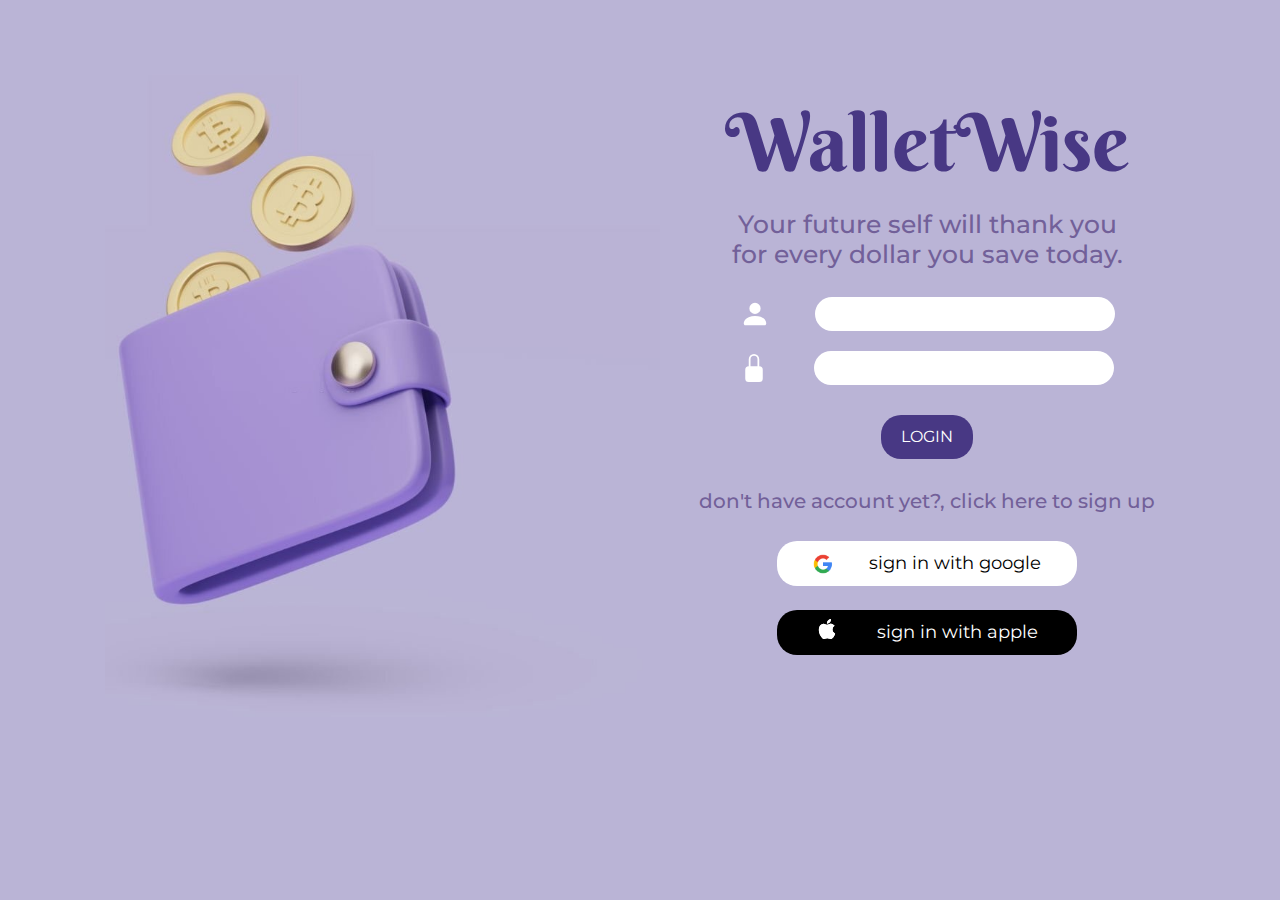
==== index.html @ 703f3856 "first commit sama bibi" ====
<!DOCTYPE html>
<html lang="en">
<head>
    <meta charset="UTF-8">
    <meta http-equiv="X-UA-Compatible" content="IE=edge">
    <meta name="viewport" content="width=device-width, initial-scale=1.0">
    <link rel="stylesheet" href="https://cdn.jsdelivr.net/npm/bootstrap@4.0.0/dist/css/bootstrap.min.css" integrity="sha384-Gn5384xqQ1aoWXA+058RXPxPg6fy4IWvTNh0E263XmFcJlSAwiGgFAW/dAiS6JXm" crossorigin="anonymous">

    <link rel="stylesheet" href="style.css">

    <title>WalletWise</title>
</head>
<body style="background-color: rgba(186,180,214,255);">
    


    <div class = "container">
        <img src="/wallet.jpg" alt="" style="width:50%" class = "bg-image">

        <div class = "login-form">
        <div>
            <h1 style="padding:10px">WalletWise</h1>
        </div>
            <div class = "box">
                <!-- <h2 style="color: white; text-align:center; font-size:30px; padding-bottom: 15px;">Hello There!</h2> -->
                <h3 style="font-size:25px; text-align:center; padding-bottom: 20px; color:#726099">Your future self will thank you <br>for every dollar you save today.</h3>


                <div id="username" class="forms container">
                    <svg xmlns="http://www.w3.org/2000/svg" width="30" height="30" fill="currentColor" class="bi bi-person-fill" viewBox="0 0 16 16">
                        <path d="M3 14s-1 0-1-1 1-4 6-4 6 3 6 4-1 1-1 1H3Zm5-6a3 3 0 1 0 0-6 3 3 0 0 0 0 6Z"/>
                    </svg>

                    <div>
                        <form action="" method="get" >

                            <div >
                              
                              <input type="text" name="name" id="name" class = "textbox" required>
                        </div>
                    

                    </div>
                </div>


               
                <div id="password" class="forms container">
                    <svg xmlns="http://www.w3.org/2000/svg" width="28" height="28" fill="currentColor" class="bi bi-lock-fill" viewBox="0 0 16 16">
                        <path d="M8 1a2 2 0 0 1 2 2v4H6V3a2 2 0 0 1 2-2zm3 6V3a3 3 0 0 0-6 0v4a2 2 0 0 0-2 2v5a2 2 0 0 0 2 2h6a2 2 0 0 0 2-2V9a2 2 0 0 0-2-2z"/>
                    </svg>

                    <div>
                        <form action="" method="get" >

                            <div >
                              
                              <input type="text" name="name" id="name" class = "textbox" required>
                            
                            </div>
                    

                    </div>

                    

                </div>
                

                </div>

                

                <div class="container">
                    <button class="login-button">
                        <a href="*" style ="color:white; text-decoration: none;">LOGIN</a>
                    </button>
                </div>

                <h3 style="text-align:center; font-size:20px;color:#726099;padding:20px">don't have account yet?, 
                   <a href="/signup.html" style="color:#726099">click here to sign up</a> </h3>
   

                    <div class="container">
                        
                
                            <div class="google-btn container-login">

                                <div style="padding-left: 20px;">
                                    <img src="/Google__G__Logo.svg.png" alt="" style="width: 20px; height: 20px">

                                </div>
                                
                                <div >
                                    <a href="*" style = "text-decoration: none; ">
                                        <p style="text-align: right; font-size:18px; color: black;margin: 20px;">sign in with google</p>
                                    </a>
                                </div>
                                
                            </div>

                            
                          
                    </div>

                    <br>

                    <div class="container">
                        
                
                        <div class="apple-btn container-login">

                            <div style="padding-left: 20px;">
                                <svg xmlns="http://www.w3.org/2000/svg" width="20" height="20" fill="currentColor" class="bi bi-apple" viewBox="0 0 16 16">
                                    <path d="M11.182.008C11.148-.03 9.923.023 8.857 1.18c-1.066 1.156-.902 2.482-.878 2.516.024.034 1.52.087 2.475-1.258.955-1.345.762-2.391.728-2.43Zm3.314 11.733c-.048-.096-2.325-1.234-2.113-3.422.212-2.189 1.675-2.789 1.698-2.854.023-.065-.597-.79-1.254-1.157a3.692 3.692 0 0 0-1.563-.434c-.108-.003-.483-.095-1.254.116-.508.139-1.653.589-1.968.607-.316.018-1.256-.522-2.267-.665-.647-.125-1.333.131-1.824.328-.49.196-1.422.754-2.074 2.237-.652 1.482-.311 3.83-.067 4.56.244.729.625 1.924 1.273 2.796.576.984 1.34 1.667 1.659 1.899.319.232 1.219.386 1.843.067.502-.308 1.408-.485 1.766-.472.357.013 1.061.154 1.782.539.571.197 1.111.115 1.652-.105.541-.221 1.324-1.059 2.238-2.758.347-.79.505-1.217.473-1.282Z"/>
                                    <path d="M11.182.008C11.148-.03 9.923.023 8.857 1.18c-1.066 1.156-.902 2.482-.878 2.516.024.034 1.52.087 2.475-1.258.955-1.345.762-2.391.728-2.43Zm3.314 11.733c-.048-.096-2.325-1.234-2.113-3.422.212-2.189 1.675-2.789 1.698-2.854.023-.065-.597-.79-1.254-1.157a3.692 3.692 0 0 0-1.563-.434c-.108-.003-.483-.095-1.254.116-.508.139-1.653.589-1.968.607-.316.018-1.256-.522-2.267-.665-.647-.125-1.333.131-1.824.328-.49.196-1.422.754-2.074 2.237-.652 1.482-.311 3.83-.067 4.56.244.729.625 1.924 1.273 2.796.576.984 1.34 1.667 1.659 1.899.319.232 1.219.386 1.843.067.502-.308 1.408-.485 1.766-.472.357.013 1.061.154 1.782.539.571.197 1.111.115 1.652-.105.541-.221 1.324-1.059 2.238-2.758.347-.79.505-1.217.473-1.282Z"/>
                                  </svg>
                            </div>
                            
                            <div >
                                <a href="*" style = "text-decoration: none; ">
                                    <p style="text-align: right; font-size:18px; color: white;margin: 20px;">sign in with apple</p>
                                </a>
                            </div>
                            
                        </div>

                        
                      
                    </div>
                    

               
        </div>
    </div>
    
    

<script src="https://code.jquery.com/jquery-3.2.1.slim.min.js" integrity="sha384-KJ3o2DKtIkvYIK3UENzmM7KCkRr/rE9/Qpg6aAZGJwFDMVNA/GpGFF93hXpG5KkN" crossorigin="anonymous"></script>
<script src="https://cdn.jsdelivr.net/npm/popper.js@1.12.9/dist/umd/popper.min.js" integrity="sha384-ApNbgh9B+Y1QKtv3Rn7W3mgPxhU9K/ScQsAP7hUibX39j7fakFPskvXusvfa0b4Q" crossorigin="anonymous"></script>
<script src="https://cdn.jsdelivr.net/npm/bootstrap@4.0.0/dist/js/bootstrap.min.js" integrity="sha384-JZR6Spejh4U02d8jOt6vLEHfe/JQGiRRSQQxSfFWpi1MquVdAyjUar5+76PVCmYl" crossorigin="anonymous"></script>
</body>
</html>
---- style.css ----
@import url('https://fonts.googleapis.com/css2?family=Berkshire+Swash&display=swap');
@import url('https://fonts.googleapis.com/css2?family=Montserrat:wght@500&display=swap');

h1{
    font-family: 'Berkshire Swash', cursive;
    color: #483884;
    text-align: center;
    font-size:5rem;
}



.bg-image:hover{
    transform: scale(1.1);
    transition: transform 500ms ease-in-out;
}
.container{
    display:flex;
    align-items:center;
    justify-content: space-evenly;
}

.container-login{
    display:flex;
    align-items:center;
    justify-content: space-evenly;  
}

.login-form{
    font-family: 'Montserrat', sans-serif;
    color: white;


}

.forms{
    padding-bottom: 20px;
}



.textbox{
    border-radius: 20px;
    border: none;
    padding: 5px;
    width:300px;
}

.login-button{
    background-color: #483884;
    border-radius: 20px;
    padding:10px;
    padding-left: 20px;
    padding-right: 20px;
    margin:10px;

    border: none;
}

.google-btn{
    background-color:white;
    width:300px;
    height: 45px;
    border-radius:20px;
}

.google-btn:hover{
    transform: scale(1.1);
    transition: transform 500ms ease-in-out;
}

.apple-btn{
    background-color:black;
    width:300px;
    height: 45px;
    border-radius:20px;
}

.apple-btn:hover{
    transform: scale(1.1);
    transition: transform 500ms ease-in-out;
}

.login-button:hover{
    transform: scale(1.1);
    transition: transform 500ms ease-in-out;
}
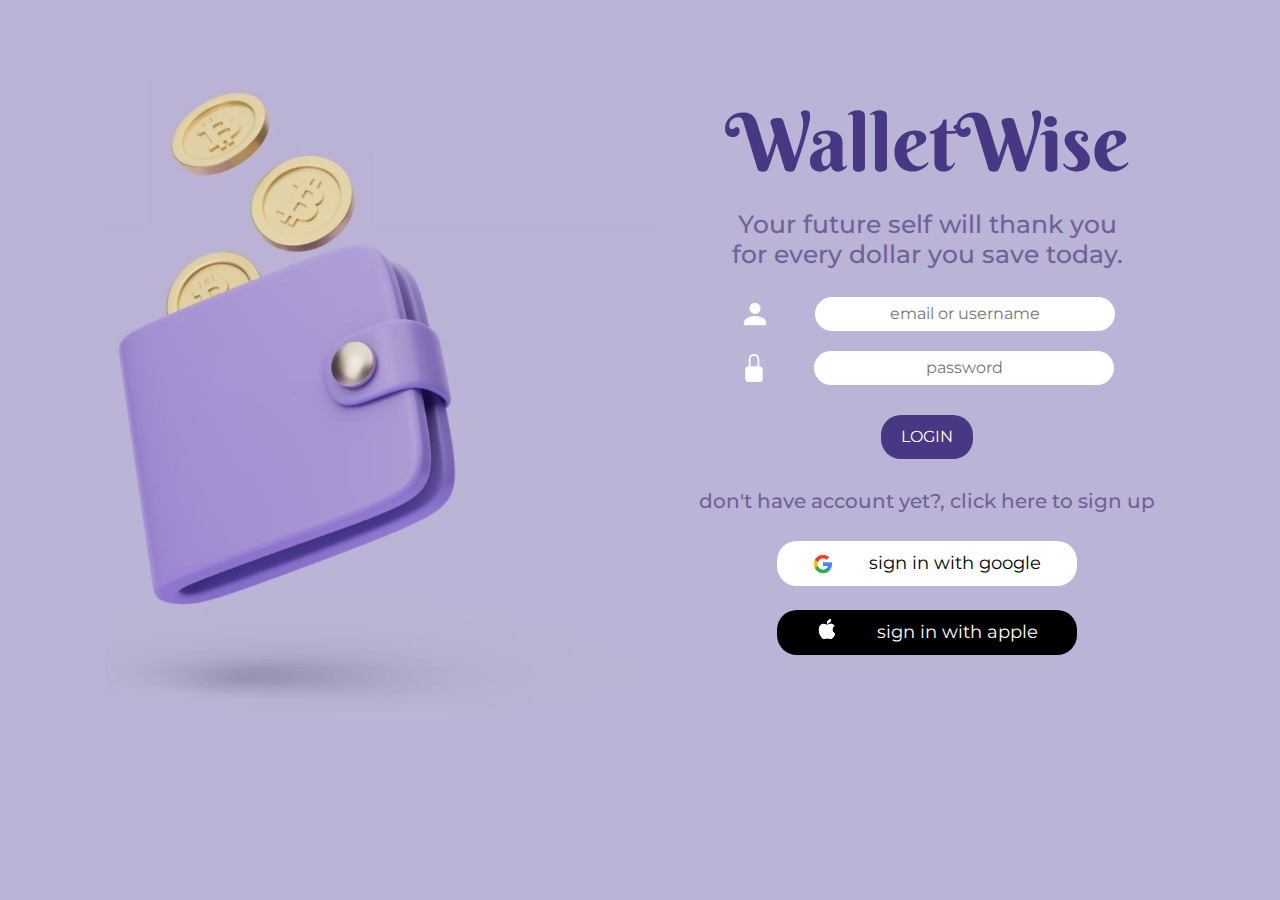
==== commit d3672b8f: "updating homepage" ====
--- a/index.html
+++ b/index.html
@@ -36,7 +36,7 @@
 
                             <div >
                               
-                              <input type="text" name="name" id="name" class = "textbox" required>
+                              <input type="text" name="name" id="name" placeholder ="email or username" style= "text-align: center;"class = "textbox" required>
                         </div>
                     
 
@@ -55,7 +55,7 @@
 
                             <div >
                               
-                              <input type="text" name="name" id="name" class = "textbox" required>
+                              <input type="text" name="name" id="name" placeholder ="password" style= "text-align: center;" class = "textbox" required>
                             
                             </div>
                     
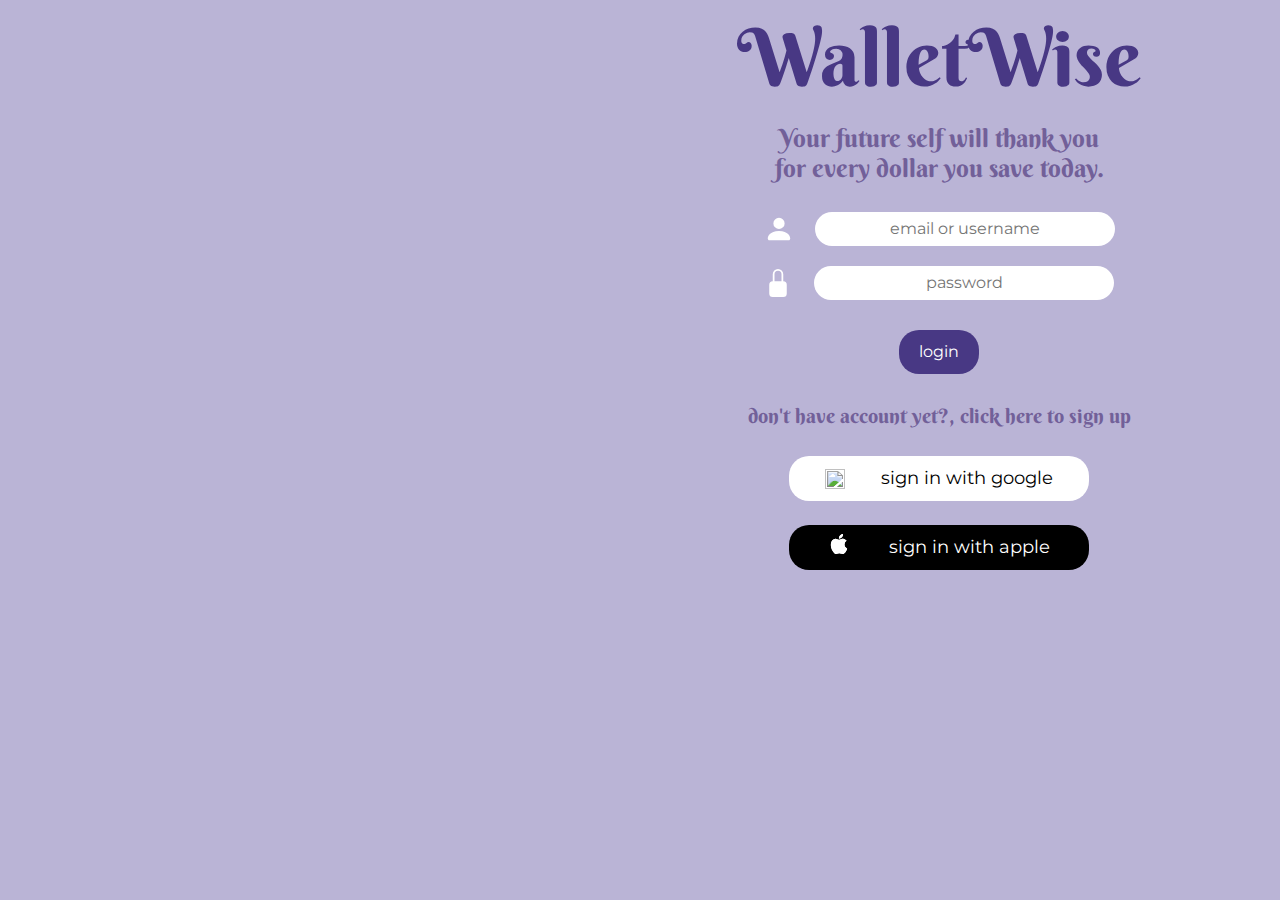
==== commit ce23948f: "just change the file extension" ====
--- a/index.html
+++ b/index.html
@@ -1,143 +1,167 @@
 <!DOCTYPE html>
 <html lang="en">
+
 <head>
     <meta charset="UTF-8">
     <meta http-equiv="X-UA-Compatible" content="IE=edge">
     <meta name="viewport" content="width=device-width, initial-scale=1.0">
-    <link rel="stylesheet" href="https://cdn.jsdelivr.net/npm/bootstrap@4.0.0/dist/css/bootstrap.min.css" integrity="sha384-Gn5384xqQ1aoWXA+058RXPxPg6fy4IWvTNh0E263XmFcJlSAwiGgFAW/dAiS6JXm" crossorigin="anonymous">
+    <link rel="stylesheet" href="https://cdn.jsdelivr.net/npm/bootstrap@4.0.0/dist/css/bootstrap.min.css"
+        integrity="sha384-Gn5384xqQ1aoWXA+058RXPxPg6fy4IWvTNh0E263XmFcJlSAwiGgFAW/dAiS6JXm" crossorigin="anonymous">
 
     <link rel="stylesheet" href="style.css">
 
     <title>WalletWise</title>
 </head>
+
 <body style="background-color: rgba(186,180,214,255);">
-    
 
 
-    <div class = "container">
-        <img src="/wallet.jpg" alt="" style="width:50%" class = "bg-image">
 
-        <div class = "login-form">
-        <div>
-            <h1 style="padding:10px">WalletWise</h1>
-        </div>
-            <div class = "box">
+    <div class="container">
+        <img src="/project/uas/wallet.jpg" alt="" style="width:50%" class="bg-image">
+
+        <div class="login-form">
+            <div>
+                <h1 style="padding:10px">WalletWise</h1>
+            </div>
+            <div class="box">
                 <!-- <h2 style="color: white; text-align:center; font-size:30px; padding-bottom: 15px;">Hello There!</h2> -->
-                <h3 style="font-size:25px; text-align:center; padding-bottom: 20px; color:#726099">Your future self will thank you <br>for every dollar you save today.</h3>
+                <h3 style="font-size:25px; text-align:center; padding-bottom: 20px; color:#726099">Your future self will
+                    thank you <br>for every dollar you save today.</h3>
 
-
+    <form action="verify-user.php" method="get">
                 <div id="username" class="forms container">
-                    <svg xmlns="http://www.w3.org/2000/svg" width="30" height="30" fill="currentColor" class="bi bi-person-fill" viewBox="0 0 16 16">
-                        <path d="M3 14s-1 0-1-1 1-4 6-4 6 3 6 4-1 1-1 1H3Zm5-6a3 3 0 1 0 0-6 3 3 0 0 0 0 6Z"/>
+                    <svg xmlns="http://www.w3.org/2000/svg" width="30" height="30" fill="currentColor"
+                        class="bi bi-person-fill" viewBox="0 0 16 16">
+                        <path d="M3 14s-1 0-1-1 1-4 6-4 6 3 6 4-1 1-1 1H3Zm5-6a3 3 0 1 0 0-6 3 3 0 0 0 0 6Z" />
                     </svg>
 
                     <div>
-                        <form action="" method="get" >
+                        
 
-                            <div >
-                              
-                              <input type="text" name="name" id="name" placeholder ="email or username" style= "text-align: center;"class = "textbox" required>
-                        </div>
-                    
+                            <div>
+
+                                <input type="text" name="username" id="name" placeholder="email or username"
+                                    style="text-align: center;" class="textbox" required>
+                            </div>
+
 
                     </div>
                 </div>
 
 
-               
+
                 <div id="password" class="forms container">
-                    <svg xmlns="http://www.w3.org/2000/svg" width="28" height="28" fill="currentColor" class="bi bi-lock-fill" viewBox="0 0 16 16">
-                        <path d="M8 1a2 2 0 0 1 2 2v4H6V3a2 2 0 0 1 2-2zm3 6V3a3 3 0 0 0-6 0v4a2 2 0 0 0-2 2v5a2 2 0 0 0 2 2h6a2 2 0 0 0 2-2V9a2 2 0 0 0-2-2z"/>
+                    <svg xmlns="http://www.w3.org/2000/svg" width="28" height="28" fill="currentColor"
+                        class="bi bi-lock-fill" viewBox="0 0 16 16">
+                        <path
+                            d="M8 1a2 2 0 0 1 2 2v4H6V3a2 2 0 0 1 2-2zm3 6V3a3 3 0 0 0-6 0v4a2 2 0 0 0-2 2v5a2 2 0 0 0 2 2h6a2 2 0 0 0 2-2V9a2 2 0 0 0-2-2z" />
                     </svg>
 
                     <div>
-                        <form action="" method="get" >
+                         
 
-                            <div >
-                              
-                              <input type="text" name="name" id="name" placeholder ="password" style= "text-align: center;" class = "textbox" required>
-                            
+                            <div>
+
+                                <input type="password" name="password" id="name" placeholder="password"
+                                    style="text-align: center;" class="textbox" required>
+
                             </div>
-                    
+
 
                     </div>
 
-                    
 
-                </div>
-                
 
                 </div>
 
-                
 
-                <div class="container">
-                    <button class="login-button">
-                        <a href="*" style ="color:white; text-decoration: none;">LOGIN</a>
-                    </button>
+            </div>
+
+
+
+            <div class="container">
+
+                <input type="submit" value = "login"class="login-button" style="color:white">
+
+            </div>
+
+    </form>
+
+            <h3 style="text-align:center; font-size:20px;color:#726099;padding:20px">don't have account yet?,
+                <a href="/project/uas/signup.php" style="color:#726099">click here to sign up</a>
+            </h3>
+
+
+            <div class="container">
+
+
+                <div class="google-btn container-login">
+
+                    <div style="padding-left: 20px;">
+                        <img src="/project/uas//Google__G__Logo.svg.png" alt="" style="width: 20px; height: 20px">
+
+                    </div>
+
+                    <div>
+                        <a href="*" style="text-decoration: none; ">
+                            <p style="text-align: right; font-size:18px; color: black;margin: 20px;">sign in with google
+                            </p>
+                        </a>
+                    </div>
+
                 </div>
 
-                <h3 style="text-align:center; font-size:20px;color:#726099;padding:20px">don't have account yet?, 
-                   <a href="/signup.html" style="color:#726099">click here to sign up</a> </h3>
-   
 
-                    <div class="container">
-                        
-                
-                            <div class="google-btn container-login">
 
-                                <div style="padding-left: 20px;">
-                                    <img src="/Google__G__Logo.svg.png" alt="" style="width: 20px; height: 20px">
+            </div>
 
-                                </div>
-                                
-                                <div >
-                                    <a href="*" style = "text-decoration: none; ">
-                                        <p style="text-align: right; font-size:18px; color: black;margin: 20px;">sign in with google</p>
-                                    </a>
-                                </div>
-                                
-                            </div>
+            <br>
 
-                            
-                          
+            <div class="container">
+
+
+                <div class="apple-btn container-login">
+
+                    <div style="padding-left: 20px;">
+                        <svg xmlns="http://www.w3.org/2000/svg" width="20" height="20" fill="currentColor"
+                            class="bi bi-apple" viewBox="0 0 16 16">
+                            <path
+                                d="M11.182.008C11.148-.03 9.923.023 8.857 1.18c-1.066 1.156-.902 2.482-.878 2.516.024.034 1.52.087 2.475-1.258.955-1.345.762-2.391.728-2.43Zm3.314 11.733c-.048-.096-2.325-1.234-2.113-3.422.212-2.189 1.675-2.789 1.698-2.854.023-.065-.597-.79-1.254-1.157a3.692 3.692 0 0 0-1.563-.434c-.108-.003-.483-.095-1.254.116-.508.139-1.653.589-1.968.607-.316.018-1.256-.522-2.267-.665-.647-.125-1.333.131-1.824.328-.49.196-1.422.754-2.074 2.237-.652 1.482-.311 3.83-.067 4.56.244.729.625 1.924 1.273 2.796.576.984 1.34 1.667 1.659 1.899.319.232 1.219.386 1.843.067.502-.308 1.408-.485 1.766-.472.357.013 1.061.154 1.782.539.571.197 1.111.115 1.652-.105.541-.221 1.324-1.059 2.238-2.758.347-.79.505-1.217.473-1.282Z" />
+                            <path
+                                d="M11.182.008C11.148-.03 9.923.023 8.857 1.18c-1.066 1.156-.902 2.482-.878 2.516.024.034 1.52.087 2.475-1.258.955-1.345.762-2.391.728-2.43Zm3.314 11.733c-.048-.096-2.325-1.234-2.113-3.422.212-2.189 1.675-2.789 1.698-2.854.023-.065-.597-.79-1.254-1.157a3.692 3.692 0 0 0-1.563-.434c-.108-.003-.483-.095-1.254.116-.508.139-1.653.589-1.968.607-.316.018-1.256-.522-2.267-.665-.647-.125-1.333.131-1.824.328-.49.196-1.422.754-2.074 2.237-.652 1.482-.311 3.83-.067 4.56.244.729.625 1.924 1.273 2.796.576.984 1.34 1.667 1.659 1.899.319.232 1.219.386 1.843.067.502-.308 1.408-.485 1.766-.472.357.013 1.061.154 1.782.539.571.197 1.111.115 1.652-.105.541-.221 1.324-1.059 2.238-2.758.347-.79.505-1.217.473-1.282Z" />
+                        </svg>
                     </div>
 
-                    <br>
+                    <div>
+                        <a href="*" style="text-decoration: none; ">
+                            <p style="text-align: right; font-size:18px; color: white;margin: 20px;">sign in with apple
+                            </p>
+                        </a>
+                    </div>
 
-                    <div class="container">
-                        
-                
-                        <div class="apple-btn container-login">
+                </div>
 
-                            <div style="padding-left: 20px;">
-                                <svg xmlns="http://www.w3.org/2000/svg" width="20" height="20" fill="currentColor" class="bi bi-apple" viewBox="0 0 16 16">
-                                    <path d="M11.182.008C11.148-.03 9.923.023 8.857 1.18c-1.066 1.156-.902 2.482-.878 2.516.024.034 1.52.087 2.475-1.258.955-1.345.762-2.391.728-2.43Zm3.314 11.733c-.048-.096-2.325-1.234-2.113-3.422.212-2.189 1.675-2.789 1.698-2.854.023-.065-.597-.79-1.254-1.157a3.692 3.692 0 0 0-1.563-.434c-.108-.003-.483-.095-1.254.116-.508.139-1.653.589-1.968.607-.316.018-1.256-.522-2.267-.665-.647-.125-1.333.131-1.824.328-.49.196-1.422.754-2.074 2.237-.652 1.482-.311 3.83-.067 4.56.244.729.625 1.924 1.273 2.796.576.984 1.34 1.667 1.659 1.899.319.232 1.219.386 1.843.067.502-.308 1.408-.485 1.766-.472.357.013 1.061.154 1.782.539.571.197 1.111.115 1.652-.105.541-.221 1.324-1.059 2.238-2.758.347-.79.505-1.217.473-1.282Z"/>
-                                    <path d="M11.182.008C11.148-.03 9.923.023 8.857 1.18c-1.066 1.156-.902 2.482-.878 2.516.024.034 1.52.087 2.475-1.258.955-1.345.762-2.391.728-2.43Zm3.314 11.733c-.048-.096-2.325-1.234-2.113-3.422.212-2.189 1.675-2.789 1.698-2.854.023-.065-.597-.79-1.254-1.157a3.692 3.692 0 0 0-1.563-.434c-.108-.003-.483-.095-1.254.116-.508.139-1.653.589-1.968.607-.316.018-1.256-.522-2.267-.665-.647-.125-1.333.131-1.824.328-.49.196-1.422.754-2.074 2.237-.652 1.482-.311 3.83-.067 4.56.244.729.625 1.924 1.273 2.796.576.984 1.34 1.667 1.659 1.899.319.232 1.219.386 1.843.067.502-.308 1.408-.485 1.766-.472.357.013 1.061.154 1.782.539.571.197 1.111.115 1.652-.105.541-.221 1.324-1.059 2.238-2.758.347-.79.505-1.217.473-1.282Z"/>
-                                  </svg>
-                            </div>
-                            
-                            <div >
-                                <a href="*" style = "text-decoration: none; ">
-                                    <p style="text-align: right; font-size:18px; color: white;margin: 20px;">sign in with apple</p>
-                                </a>
-                            </div>
-                            
-                        </div>
 
-                        
-                      
-                    </div>
-                    
 
-               
+            </div>
+
+
+
         </div>
     </div>
-    
-    
 
-<script src="https://code.jquery.com/jquery-3.2.1.slim.min.js" integrity="sha384-KJ3o2DKtIkvYIK3UENzmM7KCkRr/rE9/Qpg6aAZGJwFDMVNA/GpGFF93hXpG5KkN" crossorigin="anonymous"></script>
-<script src="https://cdn.jsdelivr.net/npm/popper.js@1.12.9/dist/umd/popper.min.js" integrity="sha384-ApNbgh9B+Y1QKtv3Rn7W3mgPxhU9K/ScQsAP7hUibX39j7fakFPskvXusvfa0b4Q" crossorigin="anonymous"></script>
-<script src="https://cdn.jsdelivr.net/npm/bootstrap@4.0.0/dist/js/bootstrap.min.js" integrity="sha384-JZR6Spejh4U02d8jOt6vLEHfe/JQGiRRSQQxSfFWpi1MquVdAyjUar5+76PVCmYl" crossorigin="anonymous"></script>
+
+
+    <script src="https://code.jquery.com/jquery-3.2.1.slim.min.js"
+        integrity="sha384-KJ3o2DKtIkvYIK3UENzmM7KCkRr/rE9/Qpg6aAZGJwFDMVNA/GpGFF93hXpG5KkN" crossorigin="anonymous">
+    </script>
+    <script src="https://cdn.jsdelivr.net/npm/popper.js@1.12.9/dist/umd/popper.min.js"
+        integrity="sha384-ApNbgh9B+Y1QKtv3Rn7W3mgPxhU9K/ScQsAP7hUibX39j7fakFPskvXusvfa0b4Q" crossorigin="anonymous">
+    </script>
+    <script src="https://cdn.jsdelivr.net/npm/bootstrap@4.0.0/dist/js/bootstrap.min.js"
+        integrity="sha384-JZR6Spejh4U02d8jOt6vLEHfe/JQGiRRSQQxSfFWpi1MquVdAyjUar5+76PVCmYl" crossorigin="anonymous">
+    </script>
 </body>
+
 </html>--- a/style.css
+++ b/style.css
@@ -1,5 +1,6 @@
 @import url('https://fonts.googleapis.com/css2?family=Berkshire+Swash&display=swap');
 @import url('https://fonts.googleapis.com/css2?family=Montserrat:wght@500&display=swap');
+@import url('https://fonts.googleapis.com/css2?family=Candal&display=swap');
 
 h1{
     font-family: 'Berkshire Swash', cursive;
@@ -8,6 +9,19 @@
     font-size:5rem;
 }
 
+h2{
+    font-family: 'Berkshire Swash';
+    color: #483884;
+}
+
+h3{
+    font-family: 'Berkshire Swash', cursive;
+    color: #483884;
+}
+
+body::-webkit-scrollbar { 
+    display: none;  
+}
 
 
 .bg-image:hover{
@@ -55,7 +69,10 @@
     margin:10px;
 
     border: none;
+    color:white; 
+    text-decoration: none;
 }
+
 
 .google-btn{
     background-color:white;
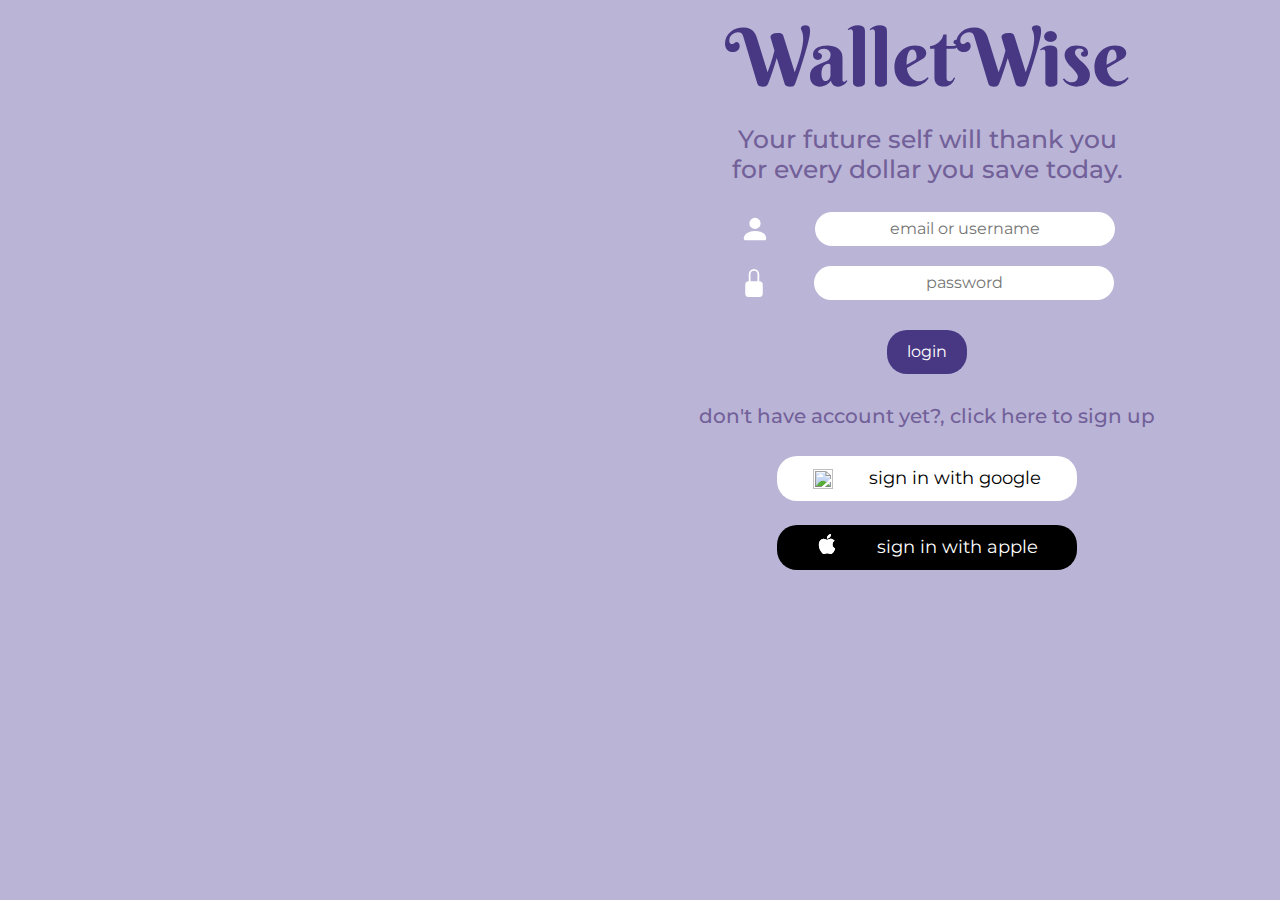
==== commit 5c9ebffe: "the homepage display according to specific acc" ====
--- a/index.html
+++ b/index.html
@@ -7,6 +7,8 @@
     <meta name="viewport" content="width=device-width, initial-scale=1.0">
     <link rel="stylesheet" href="https://cdn.jsdelivr.net/npm/bootstrap@4.0.0/dist/css/bootstrap.min.css"
         integrity="sha384-Gn5384xqQ1aoWXA+058RXPxPg6fy4IWvTNh0E263XmFcJlSAwiGgFAW/dAiS6JXm" crossorigin="anonymous">
+       
+    <script src="/project/uas/javascript/session.js"></script>
 
     <link rel="stylesheet" href="style.css">
 
@@ -29,7 +31,7 @@
                 <h3 style="font-size:25px; text-align:center; padding-bottom: 20px; color:#726099">Your future self will
                     thank you <br>for every dollar you save today.</h3>
 
-    <form action="verify-user.php" method="get">
+    <form action="/project/uas/server/verify-user.php" method="get">
                 <div id="username" class="forms container">
                     <svg xmlns="http://www.w3.org/2000/svg" width="30" height="30" fill="currentColor"
                         class="bi bi-person-fill" viewBox="0 0 16 16">
@@ -89,7 +91,7 @@
     </form>
 
             <h3 style="text-align:center; font-size:20px;color:#726099;padding:20px">don't have account yet?,
-                <a href="/project/uas/signup.php" style="color:#726099">click here to sign up</a>
+                <a href="/project/uas/signup.html" style="color:#726099">click here to sign up</a>
             </h3>
 
 
--- a/style.css
+++ b/style.css
@@ -1,6 +1,5 @@
 @import url('https://fonts.googleapis.com/css2?family=Berkshire+Swash&display=swap');
 @import url('https://fonts.googleapis.com/css2?family=Montserrat:wght@500&display=swap');
-@import url('https://fonts.googleapis.com/css2?family=Candal&display=swap');
 
 h1{
     font-family: 'Berkshire Swash', cursive;
@@ -9,19 +8,10 @@
     font-size:5rem;
 }
 
-h2{
-    font-family: 'Berkshire Swash';
-    color: #483884;
-}
-
-h3{
-    font-family: 'Berkshire Swash', cursive;
-    color: #483884;
-}
-
 body::-webkit-scrollbar { 
     display: none;  
 }
+
 
 
 .bg-image:hover{
@@ -73,7 +63,6 @@
     text-decoration: none;
 }
 
-
 .google-btn{
     background-color:white;
     width:300px;
